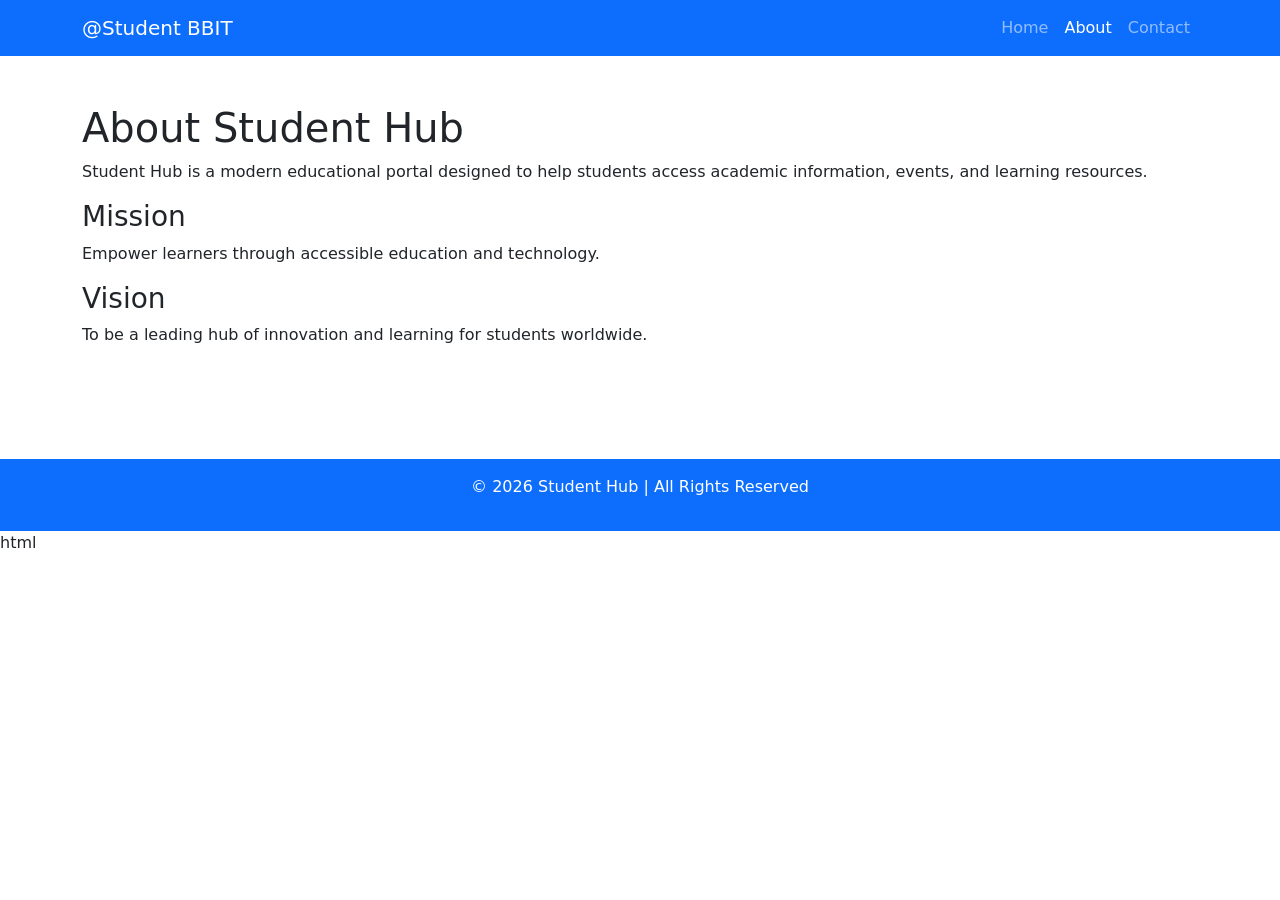
==== about.html @ 5dcbacd2 "about" ====
<!DOCTYPE html>
<html lang="en">
<head>
  <meta charset="UTF-8">
  <meta name="viewport" content="width=device-width,initial-scale=1">
  <title>About</title>

  <!-- Bootstrap CSS -->
  <link href="https://cdn.jsdelivr.net/npm/bootstrap@5.3.3/dist/css/bootstrap.min.css" rel="stylesheet">

  <!-- Custom CSS -->
  <link rel="stylesheet" href="Style.css">
</head>

<body>

<!-- Navbar -->
<nav class="navbar navbar-expand-lg navbar-dark bg-primary">
  <div class="container">
    <a class="navbar-brand" href="index.html">@Student BBIT</a>
    <button class="navbar-toggler" type="button" data-bs-toggle="collapse" data-bs-target="#navbarNav">
      <span class="navbar-toggler-icon"></span>
    </button>
    <div class="collapse navbar-collapse" id="navbarNav">
      <div class="navbar-nav ms-auto">
        <a class="nav-link" href="index.html">Home</a>
        <a class="nav-link active" href="about.">About</a>
        <a class="nav-link" href="contact.html">Contact</a>
      </div>
    </div>
  </div>
</nav>

<!-- Main Content -->
<main class="container py-5">
  <h1>About Student Hub</h1>
  <p>
    Student Hub is a modern educational portal designed to help students
    access academic information, events, and learning resources.
  </p>

  <h3>Mission</h3>
  <p>
    Empower learners through accessible education and technology.
  </p>

  <h3>Vision</h3>
  <p>
    To be a leading hub of innovation and learning for students worldwide.
  </p>
</main>

<!-- Footer -->
<footer class="bg-primary text-white text-center py-3 mt-5">
  <p>© 2026 Student Hub | All Rights Reserved</p>
</footer>

<!-- Bootstrap JS + Custom Script -->
<script src="https://cdn.jsdelivr.net/npm/bootstrap@5.3.3/dist/js/bootstrap.bundle.min.js"></script>
<script src="script.js"></script>

</body>
</html>
html
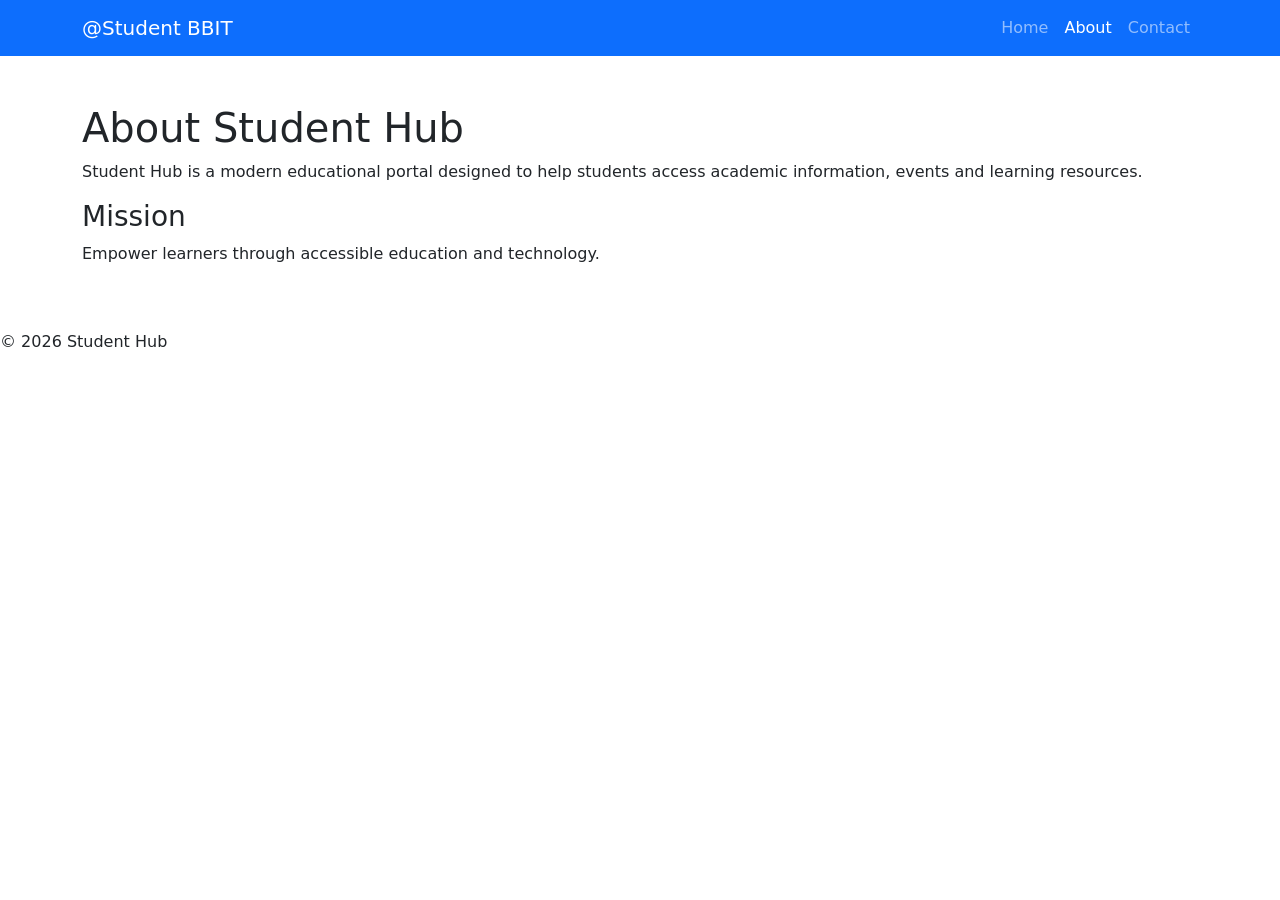
==== commit 8c877f16: "about" ====
--- a/about.html
+++ b/about.html
@@ -1,64 +1,80 @@
 <!DOCTYPE html>
-<html lang="en">
+<html>
 <head>
-  <meta charset="UTF-8">
-  <meta name="viewport" content="width=device-width,initial-scale=1">
-  <title>About</title>
+<meta charset="UTF-8">
+<meta name="viewport" content="width=device-width,initial-scale=1">
 
-  <!-- Bootstrap CSS -->
-  <link href="https://cdn.jsdelivr.net/npm/bootstrap@5.3.3/dist/css/bootstrap.min.css" rel="stylesheet">
+<title>About</title>
 
-  <!-- Custom CSS -->
-  <link rel="stylesheet" href="Style.css">
+<link
+href="https://cdn.jsdelivr.net/npm/bootstrap@5.3.3/dist/css/bootstrap.min.css"
+rel="stylesheet">
+
+<link rel="stylesheet" href="css/style.css">
+
 </head>
 
 <body>
 
-<!-- Navbar -->
 <nav class="navbar navbar-expand-lg navbar-dark bg-primary">
-  <div class="container">
-    <a class="navbar-brand" href="index.html">@Student BBIT</a>
-    <button class="navbar-toggler" type="button" data-bs-toggle="collapse" data-bs-target="#navbarNav">
-      <span class="navbar-toggler-icon"></span>
-    </button>
-    <div class="collapse navbar-collapse" id="navbarNav">
-      <div class="navbar-nav ms-auto">
-        <a class="nav-link" href="index.html">Home</a>
-        <a class="nav-link active" href="about.">About</a>
-        <a class="nav-link" href="contact.html">Contact</a>
-      </div>
-    </div>
-  </div>
+
+<div class="container">
+
+<a class="navbar-brand"
+href="index.html">
+@Student BBIT
+</a>
+
+<div class="navbar-nav ms-auto">
+
+<a class="nav-link" href="index.html">Home</a>
+
+<a class="nav-link active"
+href="about.html">
+About
+</a>
+
+<a class="nav-link"
+href="contact.html">
+Contact
+</a>
+
+</div>
+
+</div>
+
 </nav>
 
-<!-- Main Content -->
-<main class="container py-5">
-  <h1>About Student Hub</h1>
-  <p>
-    Student Hub is a modern educational portal designed to help students
-    access academic information, events, and learning resources.
-  </p>
+<section class="container py-5">
 
-  <h3>Mission</h3>
-  <p>
-    Empower learners through accessible education and technology.
-  </p>
+<h1>About Student Hub</h1>
 
-  <h3>Vision</h3>
-  <p>
-    To be a leading hub of innovation and learning for students worldwide.
-  </p>
-</main>
+<p>
+Student Hub is a modern educational
+portal designed to help students
+access academic information,
+events and learning resources.
+</p>
 
-<!-- Footer -->
-<footer class="bg-primary text-white text-center py-3 mt-5">
-  <p>© 2026 Student Hub | All Rights Reserved</p>
+<h3>Mission</h3>
+
+<p>
+Empower learners through
+accessible education and
+technology.
+</p>
+
+</section>
+
+<footer>
+
+<p>
+© 2026 Student Hub
+</p>
+
 </footer>
 
-<!-- Bootstrap JS + Custom Script -->
-<script src="https://cdn.jsdelivr.net/npm/bootstrap@5.3.3/dist/js/bootstrap.bundle.min.js"></script>
-<script src="script.js"></script>
+<script src="js/script.js"></script>
 
 </body>
-</html>
-html+</html>
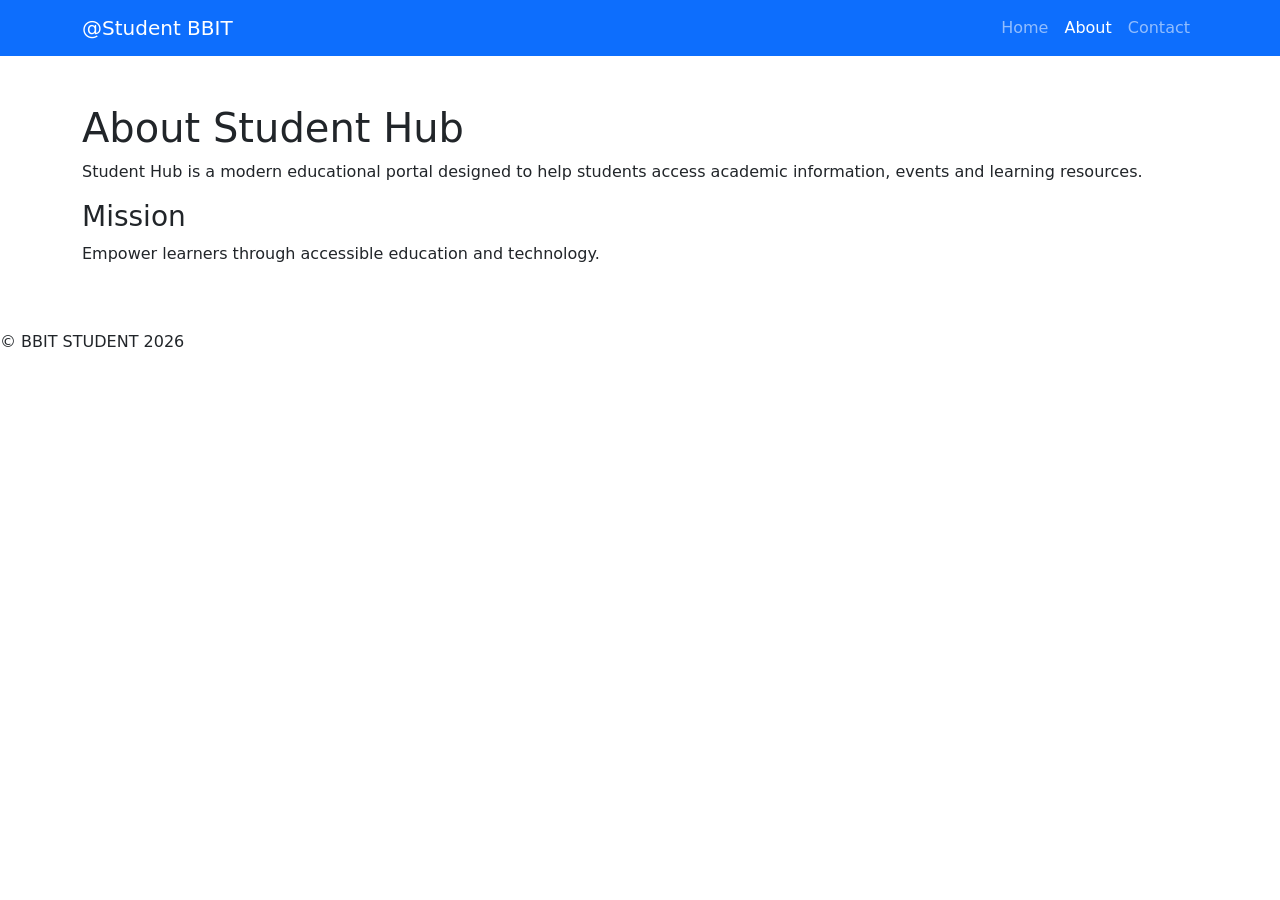
==== commit e66e3fa0: "about" ====
--- a/about.html
+++ b/about.html
@@ -69,7 +69,7 @@
 <footer>
 
 <p>
-© 2026 Student Hub
+© BBIT STUDENT 2026
 </p>
 
 </footer>
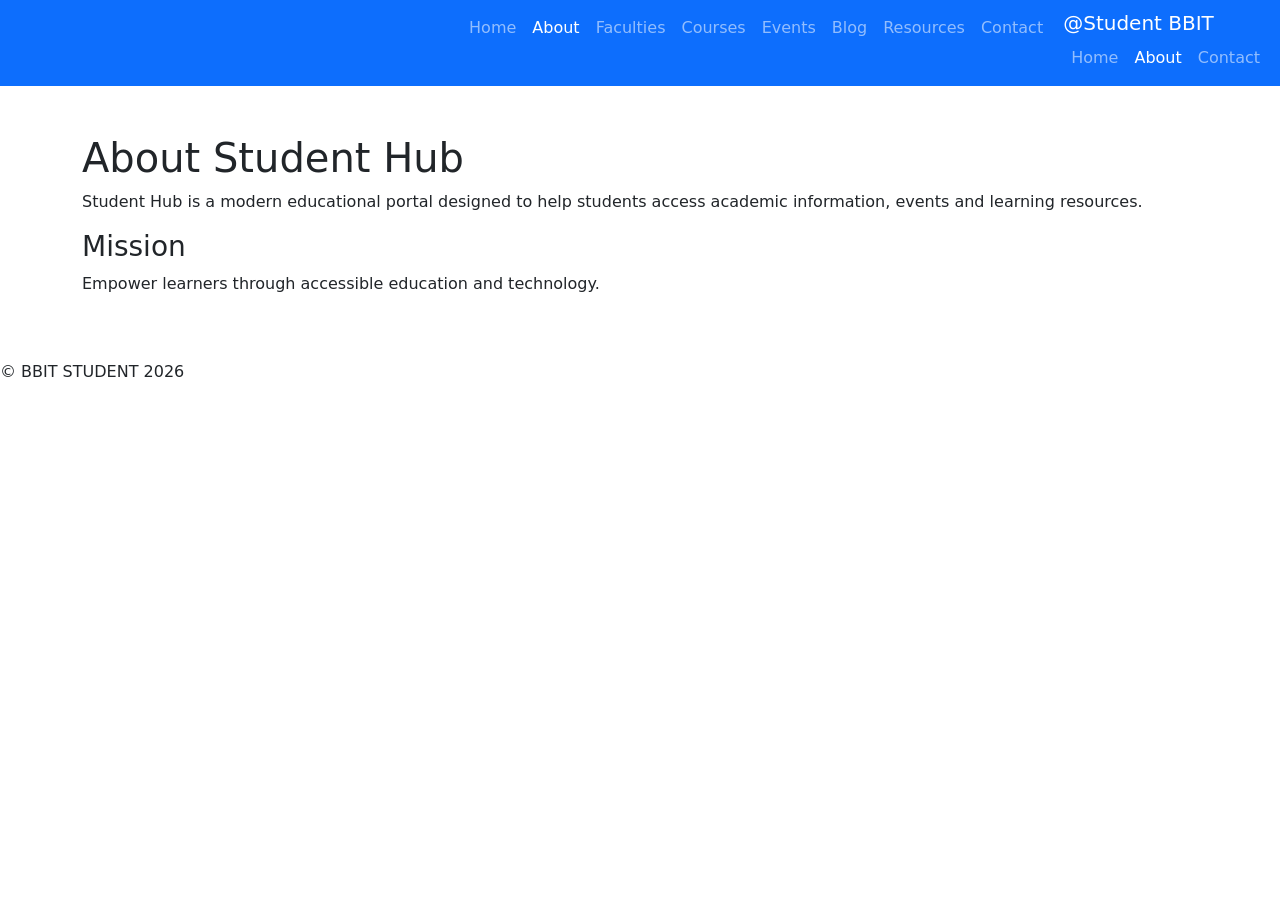
==== commit 514707f3: "added events and blog pages" ====
--- a/about.html
+++ b/about.html
@@ -17,6 +17,24 @@
 <body>
 
 <nav class="navbar navbar-expand-lg navbar-dark bg-primary">
+  <div class="navbar-nav ms-auto">
+
+<a class="nav-link" href="index.html">Home</a>
+
+<a class="nav-link active" href="about.html">About</a>
+
+<a class="nav-link" href="faculties.html">Faculties</a>
+
+<a class="nav-link" href="courses.html">Courses</a>
+
+<a class="nav-link" href="events.html">Events</a>
+
+<a class="nav-link" href="blog.html">Blog</a>
+
+<a class="nav-link" href="resources.html">Resources</a>
+
+<a class="nav-link" href="contact.html">Contact</a>
+
 
 <div class="container">
 
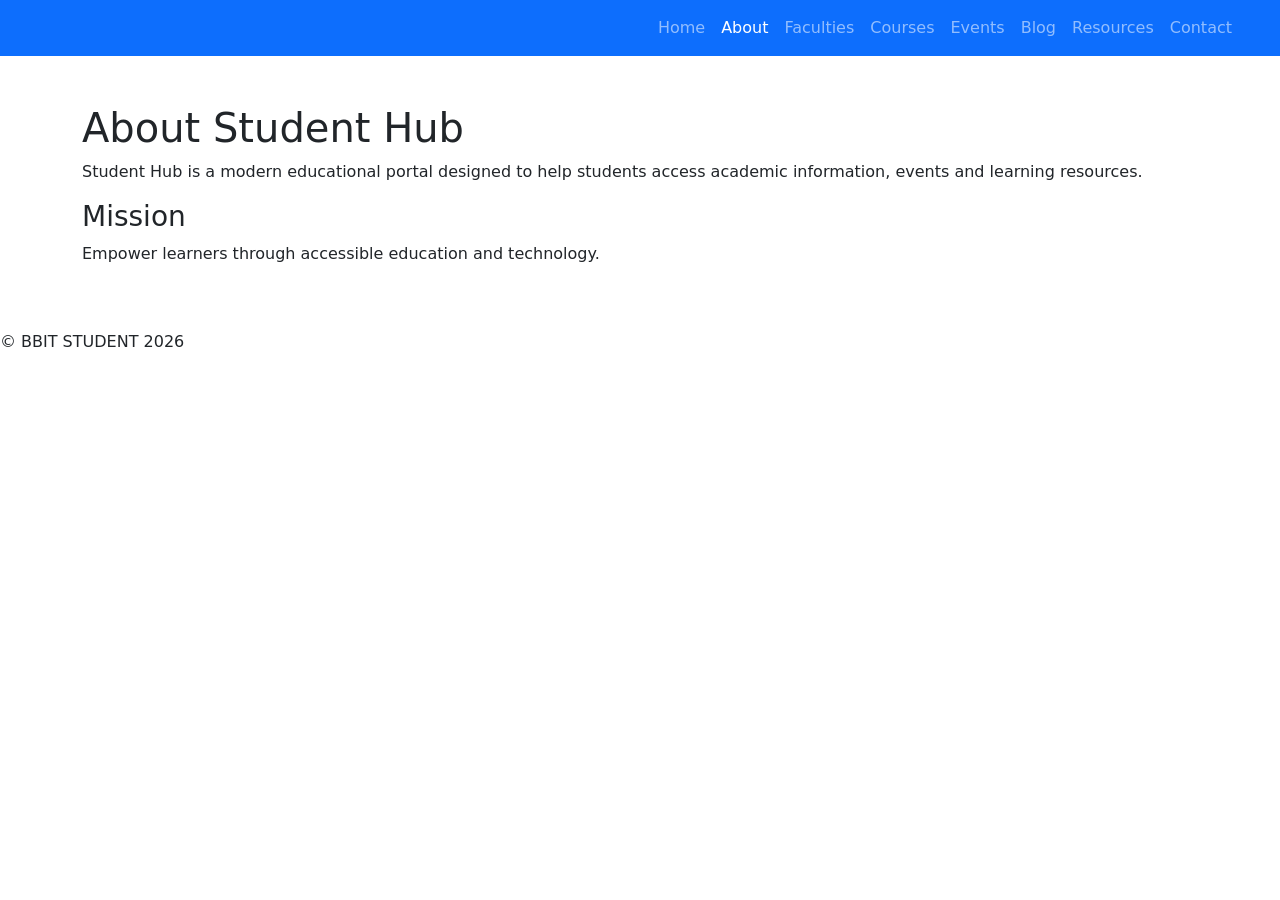
==== commit 63bde968: "about" ====
--- a/about.html
+++ b/about.html
@@ -10,7 +10,7 @@
 href="https://cdn.jsdelivr.net/npm/bootstrap@5.3.3/dist/css/bootstrap.min.css"
 rel="stylesheet">
 
-<link rel="stylesheet" href="css/style.css">
+<link rel="stylesheet" href="CSS/Style.css">
 
 </head>
 
@@ -35,31 +35,15 @@
 
 <a class="nav-link" href="contact.html">Contact</a>
 
-
+  
 <div class="container">
+</div>
 
 <a class="navbar-brand"
 href="index.html">
-@Student BBIT
 </a>
 
-<div class="navbar-nav ms-auto">
 
-<a class="nav-link" href="index.html">Home</a>
-
-<a class="nav-link active"
-href="about.html">
-About
-</a>
-
-<a class="nav-link"
-href="contact.html">
-Contact
-</a>
-
-</div>
-
-</div>
 
 </nav>
 
@@ -92,7 +76,7 @@
 
 </footer>
 
-<script src="js/script.js"></script>
+<script src="script.js"></script>
 
 </body>
 </html>
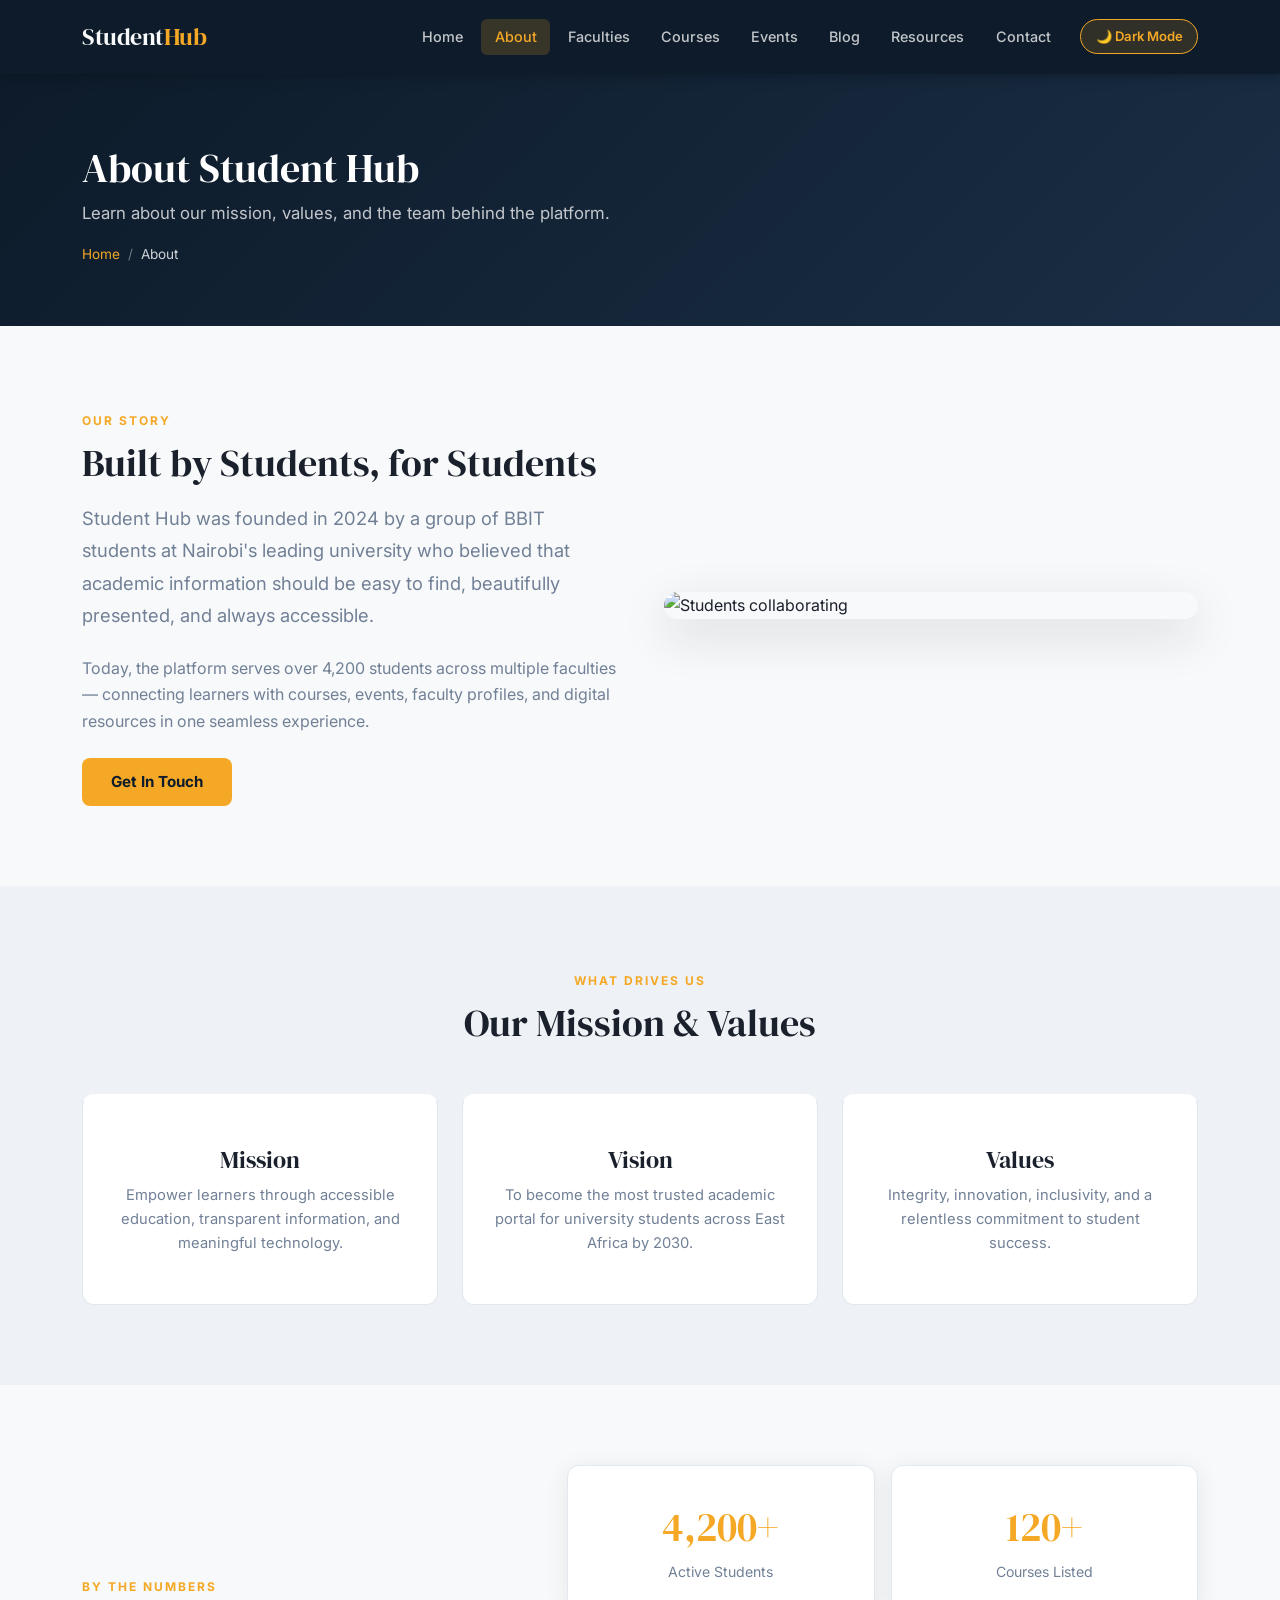
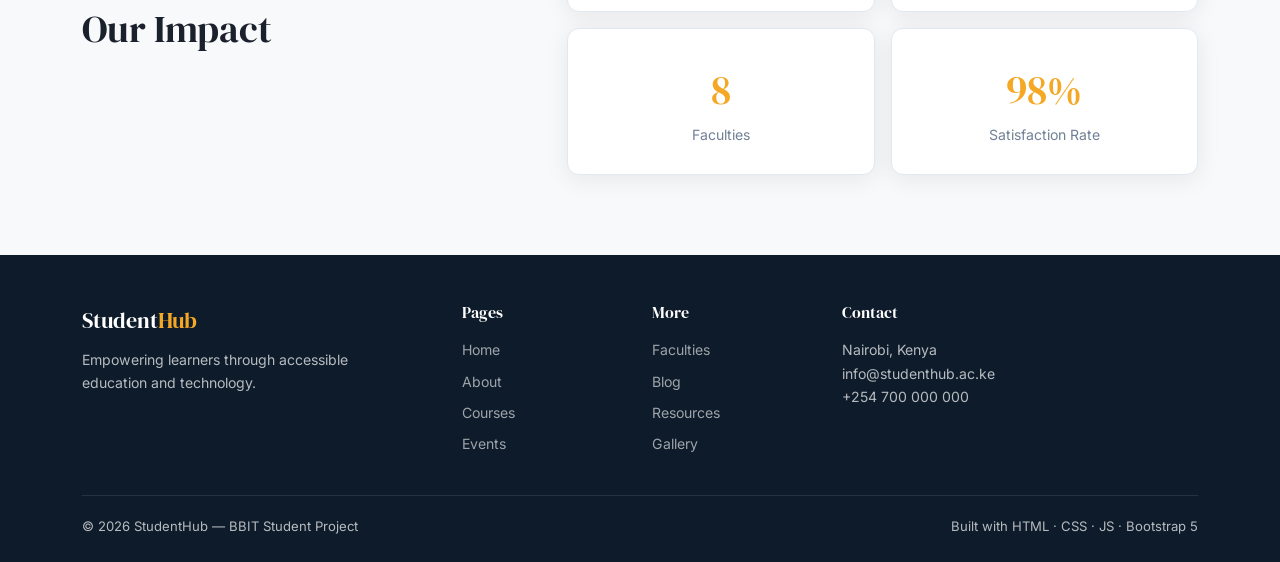
==== commit 321ba380: "modify and improve the project" ====
--- a/about.html
+++ b/about.html
@@ -1,82 +1,180 @@
 <!DOCTYPE html>
-<html>
+<html lang="en">
 <head>
-<meta charset="UTF-8">
-<meta name="viewport" content="width=device-width,initial-scale=1">
-
-<title>About</title>
-
-<link
-href="https://cdn.jsdelivr.net/npm/bootstrap@5.3.3/dist/css/bootstrap.min.css"
-rel="stylesheet">
-
-<link rel="stylesheet" href="CSS/Style.css">
-
+  <meta charset="UTF-8">
+  <meta name="viewport" content="width=device-width, initial-scale=1.0">
+  <title>About | Student Hub</title>
+  <link href="https://cdn.jsdelivr.net/npm/bootstrap@5.3.3/dist/css/bootstrap.min.css" rel="stylesheet">
+  <link rel="stylesheet" href="css/style.css">
 </head>
-
 <body>
 
-<nav class="navbar navbar-expand-lg navbar-dark bg-primary">
-  <div class="navbar-nav ms-auto">
-
-<a class="nav-link" href="index.html">Home</a>
-
-<a class="nav-link active" href="about.html">About</a>
-
-<a class="nav-link" href="faculties.html">Faculties</a>
-
-<a class="nav-link" href="courses.html">Courses</a>
-
-<a class="nav-link" href="events.html">Events</a>
-
-<a class="nav-link" href="blog.html">Blog</a>
-
-<a class="nav-link" href="resources.html">Resources</a>
-
-<a class="nav-link" href="contact.html">Contact</a>
-
-  
-<div class="container">
-</div>
-
-<a class="navbar-brand"
-href="index.html">
-</a>
-
-
-
+<nav class="navbar navbar-expand-lg sh-navbar">
+  <div class="container">
+    <a class="navbar-brand" href="index.html">Student<span>Hub</span></a>
+    <button class="navbar-toggler" data-bs-toggle="collapse" data-bs-target="#navMenu" aria-label="Toggle navigation">
+      <span class="navbar-toggler-icon"></span>
+    </button>
+    <div class="collapse navbar-collapse" id="navMenu">
+      <ul class="navbar-nav ms-auto align-items-lg-center gap-lg-1">
+        <li class="nav-item"><a class="nav-link" href="index.html">Home</a></li>
+        <li class="nav-item"><a class="nav-link active" href="about.html">About</a></li>
+        <li class="nav-item"><a class="nav-link" href="faculties.html">Faculties</a></li>
+        <li class="nav-item"><a class="nav-link" href="courses.html">Courses</a></li>
+        <li class="nav-item"><a class="nav-link" href="events.html">Events</a></li>
+        <li class="nav-item"><a class="nav-link" href="blog.html">Blog</a></li>
+        <li class="nav-item"><a class="nav-link" href="resource.html">Resources</a></li>
+        <li class="nav-item"><a class="nav-link" href="contact.html">Contact</a></li>
+      </ul>
+      <button class="btn-theme-toggle ms-3 mt-2 mt-lg-0" onclick="toggleTheme()">🌙 Dark Mode</button>
+    </div>
+  </div>
 </nav>
 
-<section class="container py-5">
-
-<h1>About Student Hub</h1>
-
-<p>
-Student Hub is a modern educational
-portal designed to help students
-access academic information,
-events and learning resources.
-</p>
-
-<h3>Mission</h3>
-
-<p>
-Empower learners through
-accessible education and
-technology.
-</p>
-
+<section class="page-hero">
+  <div class="container">
+    <h1>About Student Hub</h1>
+    <p style="color:rgba(255,255,255,0.75); margin-top:0.5rem; font-size:1.05rem;">Learn about our mission, values, and the team behind the platform.</p>
+    <nav aria-label="breadcrumb">
+      <ol class="breadcrumb">
+        <li class="breadcrumb-item"><a href="index.html">Home</a></li>
+        <li class="breadcrumb-item active">About</li>
+      </ol>
+    </nav>
+  </div>
 </section>
 
-<footer>
+<section class="section-pad">
+  <div class="container">
+    <div class="row g-5 align-items-center">
+      <div class="col-lg-6">
+        <span class="section-label">Our Story</span>
+        <h2 class="section-title">Built by Students, for Students</h2>
+        <p class="about-lead">Student Hub was founded in 2024 by a group of BBIT students at Nairobi's leading university who believed that academic information should be easy to find, beautifully presented, and always accessible.</p>
+        <p style="color:var(--muted); margin-bottom:1.5rem;">Today, the platform serves over 4,200 students across multiple faculties — connecting learners with courses, events, faculty profiles, and digital resources in one seamless experience.</p>
+        <a href="contact.html" class="btn-primary-sh">Get In Touch</a>
+      </div>
+      <div class="col-lg-6">
+        <img src="strath1"
+             alt="Students collaborating" style="border-radius:16px; box-shadow:0 16px 48px rgba(13,27,42,0.15);">
+      </div>
+    </div>
+  </div>
+</section>
 
-<p>
-© BBIT STUDENT 2026
-</p>
+<section class="section-pad bg-light-sh">
+  <div class="container">
+    <div class="text-center mb-5">
+      <span class="section-label">What Drives Us</span>
+      <h2 class="section-title">Our Mission &amp; Values</h2>
+    </div>
+    <div class="row g-4">
+      <div class="col-md-4">
+        <div class="faculty-card text-center">
+          <div style="font-size:2.5rem; margin-bottom:1rem;"></div>
+          <h4>Mission</h4>
+          <p style="color:var(--muted); font-size:0.92rem;">Empower learners through accessible education, transparent information, and meaningful technology.</p>
+        </div>
+      </div>
+      <div class="col-md-4">
+        <div class="faculty-card text-center">
+          <div style="font-size:2.5rem; margin-bottom:1rem;"></div>
+          <h4>Vision</h4>
+          <p style="color:var(--muted); font-size:0.92rem;">To become the most trusted academic portal for university students across East Africa by 2030.</p>
+        </div>
+      </div>
+      <div class="col-md-4">
+        <div class="faculty-card text-center">
+          <div style="font-size:2.5rem; margin-bottom:1rem;"></div>
+          <h4>Values</h4>
+          <p style="color:var(--muted); font-size:0.92rem;">Integrity, innovation, inclusivity, and a relentless commitment to student success.</p>
+        </div>
+      </div>
+    </div>
+  </div>
+</section>
 
+<section class="section-pad">
+  <div class="container">
+    <div class="row g-5 align-items-center">
+      <div class="col-lg-5">
+        <span class="section-label">By The Numbers</span>
+        <h2 class="section-title">Our Impact</h2>
+      </div>
+      <div class="col-lg-7">
+        <div class="row g-3">
+          <div class="col-6">
+            <div class="sh-card">
+              <div class="sh-card-body text-center">
+                <div style="font-family:'DM Serif Display',serif; font-size:2.5rem; color:var(--amber);">4,200+</div>
+                <div style="color:var(--muted); font-size:0.88rem;">Active Students</div>
+              </div>
+            </div>
+          </div>
+          <div class="col-6">
+            <div class="sh-card">
+              <div class="sh-card-body text-center">
+                <div style="font-family:'DM Serif Display',serif; font-size:2.5rem; color:var(--amber);">120+</div>
+                <div style="color:var(--muted); font-size:0.88rem;">Courses Listed</div>
+              </div>
+            </div>
+          </div>
+          <div class="col-6">
+            <div class="sh-card">
+              <div class="sh-card-body text-center">
+                <div style="font-family:'DM Serif Display',serif; font-size:2.5rem; color:var(--amber);">8</div>
+                <div style="color:var(--muted); font-size:0.88rem;">Faculties</div>
+              </div>
+            </div>
+          </div>
+          <div class="col-6">
+            <div class="sh-card">
+              <div class="sh-card-body text-center">
+                <div style="font-family:'DM Serif Display',serif; font-size:2.5rem; color:var(--amber);">98%</div>
+                <div style="color:var(--muted); font-size:0.88rem;">Satisfaction Rate</div>
+              </div>
+            </div>
+          </div>
+        </div>
+      </div>
+    </div>
+  </div>
+</section>
+
+<footer class="sh-footer">
+  <div class="container">
+    <div class="row g-4">
+      <div class="col-lg-4">
+        <div class="sh-footer-brand">Student<span>Hub</span></div>
+        <p style="font-size:0.88rem; max-width:280px;">Empowering learners through accessible education and technology.</p>
+      </div>
+      <div class="col-6 col-lg-2">
+        <h5>Pages</h5>
+        <a href="index.html">Home</a>
+        <a href="about.html">About</a>
+        <a href="courses.html">Courses</a>
+        <a href="events.html">Events</a>
+      </div>
+      <div class="col-6 col-lg-2">
+        <h5>More</h5>
+        <a href="faculties.html">Faculties</a>
+        <a href="blog.html">Blog</a>
+        <a href="resource.html">Resources</a>
+        <a href="gallery.html">Gallery</a>
+      </div>
+      <div class="col-lg-4">
+        <h5>Contact</h5>
+        <p style="font-size:0.88rem;"> Nairobi, Kenya<br> info@studenthub.ac.ke<br> +254 700 000 000</p>
+      </div>
+    </div>
+    <div class="sh-footer-bottom">
+      <span>© 2026 StudentHub — BBIT Student Project</span>
+      <span>Built with HTML · CSS · JS · Bootstrap 5</span>
+    </div>
+  </div>
 </footer>
 
-<script src="script.js"></script>
-
+<script src="https://cdn.jsdelivr.net/npm/bootstrap@5.3.3/dist/js/bootstrap.bundle.min.js"></script>
+<script src="js/script.js"></script>
 </body>
 </html>
--- a/css/style.css
+++ b/css/style.css
@@ -0,0 +1,824 @@
+/* ============================================
+   STUDENT HUB — Global Styles
+   Palette: Deep Navy #0D1B2A | Amber #F4A825
+   | Soft White #F8F9FA | Slate #4A5568
+   ============================================ */
+
+@import url('https://fonts.googleapis.com/css2?family=DM+Serif+Display:ital@0;1&family=Inter:wght@400;500;600;700&display=swap');
+
+:root {
+  --navy:    #0D1B2A;
+  --navy-mid:#1A2E45;
+  --amber:   #F4A825;
+  --amber-lt:#FFD166;
+  --white:   #F8F9FA;
+  --slate:   #4A5568;
+  --light:   #EEF1F5;
+  --card-bg: #FFFFFF;
+  --text:    #1A202C;
+  --muted:   #718096;
+  --border:  #E2E8F0;
+  --radius:  12px;
+  --shadow:  0 4px 24px rgba(13,27,42,0.08);
+  --transition: 0.25s ease;
+}
+
+/* ---- Dark Mode ---- */
+body.dark-mode {
+  --white:   #0D1B2A;
+  --light:   #1A2E45;
+  --card-bg: #1E3352;
+  --text:    #E8EDF2;
+  --muted:   #94A3B8;
+  --border:  #2D4A6B;
+  --shadow:  0 4px 24px rgba(0,0,0,0.3);
+}
+
+/* ---- Reset & Base ---- */
+*, *::before, *::after { box-sizing: border-box; margin: 0; padding: 0; }
+
+html { scroll-behavior: smooth; }
+
+body {
+  font-family: 'Inter', sans-serif;
+  background: var(--white);
+  color: var(--text);
+  transition: background var(--transition), color var(--transition);
+  line-height: 1.65;
+}
+
+h1, h2, h3, h4, h5 {
+  font-family: 'DM Serif Display', serif;
+  line-height: 1.2;
+  color: var(--text);
+}
+
+a { color: var(--amber); text-decoration: none; transition: opacity var(--transition); }
+a:hover { opacity: 0.8; }
+
+img { max-width: 100%; height: auto; display: block; border-radius: var(--radius); }
+
+/* ---- NAVBAR ---- */
+.sh-navbar {
+  background: var(--navy) !important;
+  padding: 0.75rem 0;
+  box-shadow: 0 2px 12px rgba(0,0,0,0.25);
+  position: sticky;
+  top: 0;
+  z-index: 1000;
+}
+
+.sh-navbar .navbar-brand {
+  font-family: 'DM Serif Display', serif;
+  font-size: 1.5rem;
+  color: var(--white) !important;
+  letter-spacing: -0.5px;
+}
+
+.sh-navbar .navbar-brand span {
+  color: var(--amber);
+}
+
+.sh-navbar .nav-link {
+  color: rgba(255,255,255,0.75) !important;
+  font-size: 0.9rem;
+  font-weight: 500;
+  padding: 0.4rem 0.85rem !important;
+  border-radius: 6px;
+  transition: all var(--transition);
+}
+
+.sh-navbar .nav-link:hover,
+.sh-navbar .nav-link.active {
+  color: #fff !important;
+  background: rgba(244,168,37,0.18);
+}
+
+.sh-navbar .nav-link.active {
+  color: var(--amber) !important;
+}
+
+.btn-theme-toggle {
+  background: rgba(244,168,37,0.15);
+  border: 1.5px solid var(--amber);
+  color: var(--amber);
+  font-size: 0.82rem;
+  padding: 0.35rem 0.9rem;
+  border-radius: 20px;
+  font-weight: 600;
+  transition: all var(--transition);
+}
+.btn-theme-toggle:hover {
+  background: var(--amber);
+  color: var(--navy);
+}
+
+/* ---- HERO ---- */
+.hero {
+  background: linear-gradient(135deg, var(--navy) 0%, var(--navy-mid) 60%, #1e4068 100%);
+  color: #fff;
+  padding: 100px 0 80px;
+  position: relative;
+  overflow: hidden;
+}
+
+.hero::before {
+  content: '';
+  position: absolute;
+  top: -80px; right: -80px;
+  width: 420px; height: 420px;
+  background: radial-gradient(circle, rgba(244,168,37,0.18) 0%, transparent 70%);
+  pointer-events: none;
+}
+
+.hero::after {
+  content: '';
+  position: absolute;
+  bottom: -60px; left: -40px;
+  width: 300px; height: 300px;
+  background: radial-gradient(circle, rgba(244,168,37,0.10) 0%, transparent 70%);
+  pointer-events: none;
+}
+
+.hero-eyebrow {
+  display: inline-block;
+  background: rgba(244,168,37,0.2);
+  border: 1px solid rgba(244,168,37,0.5);
+  color: var(--amber-lt);
+  font-size: 0.78rem;
+  font-weight: 700;
+  letter-spacing: 2px;
+  text-transform: uppercase;
+  padding: 0.35rem 0.9rem;
+  border-radius: 20px;
+  margin-bottom: 1.25rem;
+}
+
+.hero h1 {
+  font-size: clamp(2.4rem, 5vw, 3.8rem);
+  color: #fff;
+  margin-bottom: 1.25rem;
+}
+
+.hero h1 em {
+  font-style: italic;
+  color: var(--amber);
+}
+
+.hero p {
+  font-size: 1.1rem;
+  color: rgba(255,255,255,0.8);
+  max-width: 500px;
+  margin-bottom: 2rem;
+}
+
+.hero-actions { display: flex; gap: 1rem; flex-wrap: wrap; }
+
+.btn-primary-sh {
+  background: var(--amber);
+  color: var(--navy);
+  border: none;
+  padding: 0.7rem 1.8rem;
+  border-radius: 8px;
+  font-weight: 700;
+  font-size: 0.95rem;
+  transition: all var(--transition);
+  display: inline-block;
+}
+.btn-primary-sh:hover {
+  background: var(--amber-lt);
+  color: var(--navy);
+  transform: translateY(-2px);
+  box-shadow: 0 6px 20px rgba(244,168,37,0.4);
+}
+
+.btn-outline-sh {
+  background: transparent;
+  color: #fff;
+  border: 1.5px solid rgba(255,255,255,0.5);
+  padding: 0.7rem 1.8rem;
+  border-radius: 8px;
+  font-weight: 600;
+  font-size: 0.95rem;
+  transition: all var(--transition);
+  display: inline-block;
+}
+.btn-outline-sh:hover {
+  border-color: #fff;
+  background: rgba(255,255,255,0.1);
+  color: #fff;
+}
+
+.hero-stats {
+  display: flex;
+  gap: 2.5rem;
+  margin-top: 3rem;
+  flex-wrap: wrap;
+}
+
+.hero-stat-num {
+  font-family: 'DM Serif Display', serif;
+  font-size: 2.2rem;
+  color: var(--amber);
+  display: block;
+  line-height: 1;
+}
+
+.hero-stat-lbl {
+  font-size: 0.8rem;
+  color: rgba(255,255,255,0.65);
+  font-weight: 500;
+  letter-spacing: 0.5px;
+}
+
+.hero-image-wrapper {
+  position: relative;
+  z-index: 2;
+}
+
+.hero-img-main {
+  width: 100%;
+  max-width: 480px;
+  border-radius: 16px;
+  border: 3px solid rgba(244,168,37,0.3);
+  box-shadow: 0 24px 60px rgba(0,0,0,0.4);
+  object-fit: cover;
+  height: 360px;
+}
+
+.hero-img-badge {
+  position: absolute;
+  bottom: -20px;
+  left: -20px;
+  background: var(--amber);
+  color: var(--navy);
+  border-radius: 12px;
+  padding: 0.85rem 1.2rem;
+  font-weight: 700;
+  font-size: 0.85rem;
+  box-shadow: 0 8px 24px rgba(244,168,37,0.35);
+}
+
+/* ---- SECTIONS ---- */
+.section-pad { padding: 80px 0; }
+.section-pad-sm { padding: 50px 0; }
+
+.section-label {
+  display: inline-block;
+  color: var(--amber);
+  font-size: 0.75rem;
+  font-weight: 700;
+  letter-spacing: 2px;
+  text-transform: uppercase;
+  margin-bottom: 0.6rem;
+}
+
+.section-title {
+  font-size: clamp(1.8rem, 3vw, 2.5rem);
+  margin-bottom: 1rem;
+  color: var(--text);
+}
+
+.section-subtitle {
+  color: var(--muted);
+  font-size: 1rem;
+  max-width: 520px;
+  margin-bottom: 2.5rem;
+}
+
+.bg-light-sh { background: var(--light); }
+
+/* ---- CARDS ---- */
+.sh-card {
+  background: var(--card-bg);
+  border-radius: var(--radius);
+  box-shadow: var(--shadow);
+  border: 1px solid var(--border);
+  transition: transform var(--transition), box-shadow var(--transition);
+  overflow: hidden;
+  height: 100%;
+}
+
+.sh-card:hover {
+  transform: translateY(-4px);
+  box-shadow: 0 12px 36px rgba(13,27,42,0.14);
+}
+
+.sh-card-icon {
+  width: 52px; height: 52px;
+  background: rgba(244,168,37,0.12);
+  border-radius: 12px;
+  display: flex; align-items: center; justify-content: center;
+  font-size: 1.4rem;
+  margin-bottom: 1rem;
+}
+
+.sh-card-body { padding: 1.75rem; }
+.sh-card-body h4 { margin-bottom: 0.5rem; font-size: 1.15rem; }
+.sh-card-body p { color: var(--muted); font-size: 0.92rem; margin: 0; }
+
+/* ---- PHOTO GALLERY ---- */
+.gallery-grid {
+  display: grid;
+  grid-template-columns: repeat(auto-fill, minmax(260px, 1fr));
+  gap: 1rem;
+}
+
+.gallery-item {
+  position: relative;
+  border-radius: var(--radius);
+  overflow: hidden;
+  cursor: pointer;
+  background: var(--light);
+  aspect-ratio: 4/3;
+  border: 2px dashed var(--border);
+  transition: border-color var(--transition);
+}
+
+.gallery-item:hover { border-color: var(--amber); }
+
+.gallery-item img {
+  width: 100%; height: 100%;
+  object-fit: cover;
+  border-radius: 0;
+  transition: transform 0.4s ease;
+}
+
+.gallery-item:hover img { transform: scale(1.05); }
+
+.gallery-overlay {
+  position: absolute; inset: 0;
+  background: rgba(13,27,42,0.55);
+  display: flex; align-items: center; justify-content: center;
+  opacity: 0;
+  transition: opacity var(--transition);
+}
+
+.gallery-item:hover .gallery-overlay { opacity: 1; }
+
+.gallery-overlay span {
+  color: #fff;
+  font-size: 1.5rem;
+}
+
+/* Upload placeholder state */
+.gallery-placeholder {
+  display: flex;
+  flex-direction: column;
+  align-items: center;
+  justify-content: center;
+  height: 100%;
+  gap: 0.5rem;
+  color: var(--muted);
+  font-size: 0.85rem;
+  padding: 1rem;
+  text-align: center;
+}
+
+.gallery-placeholder .ph-icon { font-size: 2rem; opacity: 0.5; }
+
+.gallery-upload-btn {
+  display: inline-flex;
+  align-items: center;
+  gap: 0.5rem;
+  background: var(--amber);
+  color: var(--navy);
+  border: none;
+  padding: 0.55rem 1.2rem;
+  border-radius: 8px;
+  font-weight: 700;
+  font-size: 0.85rem;
+  cursor: pointer;
+  margin-top: 1rem;
+  transition: all var(--transition);
+}
+.gallery-upload-btn:hover {
+  background: var(--amber-lt);
+  transform: translateY(-1px);
+}
+
+/* Lightbox */
+.lightbox {
+  position: fixed; inset: 0;
+  background: rgba(0,0,0,0.92);
+  z-index: 9999;
+  display: flex; align-items: center; justify-content: center;
+  opacity: 0;
+  pointer-events: none;
+  transition: opacity 0.25s ease;
+}
+
+.lightbox.open { opacity: 1; pointer-events: all; }
+
+.lightbox img {
+  max-width: 90vw; max-height: 85vh;
+  border-radius: 12px;
+  box-shadow: 0 24px 80px rgba(0,0,0,0.6);
+}
+
+.lightbox-close {
+  position: absolute;
+  top: 1.5rem; right: 1.5rem;
+  color: #fff;
+  font-size: 2rem;
+  cursor: pointer;
+  background: rgba(255,255,255,0.1);
+  border: none;
+  border-radius: 50%;
+  width: 44px; height: 44px;
+  display: flex; align-items: center; justify-content: center;
+  transition: background var(--transition);
+}
+.lightbox-close:hover { background: rgba(255,255,255,0.25); }
+
+/* ---- NEWS / BLOG ---- */
+.news-card {
+  background: var(--card-bg);
+  border-radius: var(--radius);
+  border: 1px solid var(--border);
+  overflow: hidden;
+  transition: transform var(--transition), box-shadow var(--transition);
+}
+
+.news-card:hover {
+  transform: translateY(-4px);
+  box-shadow: var(--shadow);
+}
+
+.news-card-tag {
+  display: inline-block;
+  background: rgba(244,168,37,0.15);
+  color: var(--amber);
+  font-size: 0.72rem;
+  font-weight: 700;
+  letter-spacing: 1px;
+  text-transform: uppercase;
+  padding: 0.2rem 0.65rem;
+  border-radius: 4px;
+  margin-bottom: 0.6rem;
+}
+
+.news-card-body { padding: 1.5rem; }
+.news-card-body h5 {
+  font-size: 1.05rem;
+  margin-bottom: 0.5rem;
+  color: var(--text);
+}
+.news-card-body p { color: var(--muted); font-size: 0.88rem; }
+.news-card-date { color: var(--muted); font-size: 0.8rem; margin-top: 0.75rem; display: block; }
+
+.news-img {
+  width: 100%; height: 180px;
+  object-fit: cover;
+  border-radius: 0;
+}
+
+/* ---- FACULTY CARDS ---- */
+.faculty-card {
+  background: var(--card-bg);
+  border-radius: var(--radius);
+  border: 1px solid var(--border);
+  padding: 2rem;
+  transition: all var(--transition);
+  border-top: 4px solid transparent;
+}
+
+.faculty-card:hover {
+  border-top-color: var(--amber);
+  box-shadow: var(--shadow);
+  transform: translateY(-4px);
+}
+
+.faculty-icon {
+  font-size: 2.2rem;
+  margin-bottom: 1rem;
+}
+
+/* ---- COURSE SEARCH ---- */
+.search-wrapper {
+  position: relative;
+  margin-bottom: 2rem;
+}
+
+.search-wrapper input {
+  width: 100%;
+  padding: 0.85rem 1rem 0.85rem 3rem;
+  border: 1.5px solid var(--border);
+  border-radius: 10px;
+  background: var(--card-bg);
+  color: var(--text);
+  font-size: 0.95rem;
+  transition: border-color var(--transition);
+}
+
+.search-wrapper input:focus {
+  outline: none;
+  border-color: var(--amber);
+  box-shadow: 0 0 0 3px rgba(244,168,37,0.15);
+}
+
+.search-icon {
+  position: absolute;
+  left: 1rem; top: 50%;
+  transform: translateY(-50%);
+  color: var(--muted);
+  font-size: 1.1rem;
+}
+
+.course-card {
+  background: var(--card-bg);
+  border: 1px solid var(--border);
+  border-radius: var(--radius);
+  padding: 1.5rem;
+  display: flex;
+  align-items: center;
+  gap: 1rem;
+  margin-bottom: 0.85rem;
+  transition: all var(--transition);
+}
+
+.course-card:hover {
+  border-color: var(--amber);
+  box-shadow: 0 4px 16px rgba(244,168,37,0.12);
+  transform: translateX(4px);
+}
+
+.course-badge {
+  background: rgba(244,168,37,0.12);
+  color: var(--amber);
+  border-radius: 8px;
+  padding: 0.6rem;
+  font-size: 1.3rem;
+  min-width: 48px;
+  text-align: center;
+}
+
+.course-info h5 { margin: 0 0 0.2rem; font-size: 1rem; color: var(--text); }
+.course-info p { margin: 0; font-size: 0.83rem; color: var(--muted); }
+
+/* ---- CONTACT FORM ---- */
+.contact-form-wrapper {
+  background: var(--card-bg);
+  border-radius: 16px;
+  padding: 2.5rem;
+  box-shadow: var(--shadow);
+  border: 1px solid var(--border);
+}
+
+.form-group { margin-bottom: 1.25rem; }
+.form-group label {
+  display: block;
+  font-size: 0.85rem;
+  font-weight: 600;
+  color: var(--text);
+  margin-bottom: 0.4rem;
+}
+
+.form-group input,
+.form-group textarea,
+.form-group select {
+  width: 100%;
+  padding: 0.75rem 1rem;
+  border: 1.5px solid var(--border);
+  border-radius: 8px;
+  background: var(--white);
+  color: var(--text);
+  font-size: 0.93rem;
+  font-family: 'Inter', sans-serif;
+  transition: border-color var(--transition);
+}
+
+.form-group input:focus,
+.form-group textarea:focus,
+.form-group select:focus {
+  outline: none;
+  border-color: var(--amber);
+  box-shadow: 0 0 0 3px rgba(244,168,37,0.15);
+}
+
+.form-group .error-msg {
+  color: #e53e3e;
+  font-size: 0.78rem;
+  margin-top: 0.3rem;
+  display: none;
+}
+
+.form-group.has-error input,
+.form-group.has-error textarea {
+  border-color: #e53e3e;
+}
+
+.form-group.has-error .error-msg { display: block; }
+
+.form-success {
+  background: rgba(72,187,120,0.12);
+  border: 1px solid rgba(72,187,120,0.4);
+  color: #276749;
+  border-radius: 8px;
+  padding: 1rem 1.25rem;
+  font-weight: 500;
+  display: none;
+}
+
+body.dark-mode .form-success { color: #9ae6b4; }
+
+/* ---- EVENTS ---- */
+.event-card {
+  background: var(--card-bg);
+  border: 1px solid var(--border);
+  border-radius: var(--radius);
+  padding: 1.5rem;
+  display: flex;
+  gap: 1.25rem;
+  align-items: flex-start;
+  margin-bottom: 1rem;
+  transition: all var(--transition);
+}
+.event-card:hover {
+  box-shadow: var(--shadow);
+  transform: translateX(4px);
+}
+
+.event-date-block {
+  background: var(--navy);
+  color: #fff;
+  border-radius: 10px;
+  padding: 0.6rem 0.9rem;
+  text-align: center;
+  min-width: 60px;
+}
+
+body.dark-mode .event-date-block { background: var(--navy-mid); }
+
+.event-date-block .day {
+  font-family: 'DM Serif Display', serif;
+  font-size: 1.6rem;
+  line-height: 1;
+  color: var(--amber);
+  display: block;
+}
+.event-date-block .month {
+  font-size: 0.72rem;
+  text-transform: uppercase;
+  letter-spacing: 1px;
+  display: block;
+  margin-top: 2px;
+}
+
+.event-info h5 { margin: 0 0 0.3rem; font-size: 1rem; color: var(--text); }
+.event-info p { margin: 0; font-size: 0.85rem; color: var(--muted); }
+.event-tag {
+  display: inline-block;
+  font-size: 0.7rem;
+  font-weight: 700;
+  padding: 0.15rem 0.55rem;
+  border-radius: 4px;
+  margin-bottom: 0.4rem;
+}
+.event-tag.workshop { background: rgba(99,179,237,0.15); color: #2b6cb0; }
+.event-tag.seminar  { background: rgba(154,230,180,0.15); color: #276749; }
+.event-tag.social   { background: rgba(244,168,37,0.15); color: #b7791f; }
+
+/* ---- BLOG ---- */
+.blog-hero-img {
+  width: 100%;
+  height: 220px;
+  object-fit: cover;
+  border-radius: var(--radius) var(--radius) 0 0;
+}
+
+/* ---- RESOURCES ---- */
+.resource-item {
+  background: var(--card-bg);
+  border: 1px solid var(--border);
+  border-radius: var(--radius);
+  padding: 1.25rem 1.5rem;
+  display: flex;
+  align-items: center;
+  gap: 1rem;
+  margin-bottom: 0.85rem;
+  transition: all var(--transition);
+  text-decoration: none;
+  color: var(--text);
+}
+
+.resource-item:hover {
+  border-color: var(--amber);
+  color: var(--text);
+  transform: translateX(4px);
+  box-shadow: 0 4px 16px rgba(244,168,37,0.1);
+}
+
+.resource-icon {
+  font-size: 1.5rem;
+  min-width: 40px;
+  text-align: center;
+}
+
+.resource-item h6 { margin: 0 0 0.15rem; font-size: 0.95rem; }
+.resource-item p { margin: 0; font-size: 0.8rem; color: var(--muted); }
+
+/* ---- FOOTER ---- */
+.sh-footer {
+  background: var(--navy);
+  color: rgba(255,255,255,0.7);
+  padding: 3rem 0 1.5rem;
+}
+
+.sh-footer h5 {
+  color: #fff;
+  font-size: 1rem;
+  margin-bottom: 1rem;
+}
+
+.sh-footer a {
+  color: rgba(255,255,255,0.6);
+  display: block;
+  margin-bottom: 0.5rem;
+  font-size: 0.88rem;
+  transition: color var(--transition);
+  text-decoration: none;
+}
+
+.sh-footer a:hover { color: var(--amber); }
+
+.sh-footer-brand {
+  font-family: 'DM Serif Display', serif;
+  font-size: 1.4rem;
+  color: #fff;
+  margin-bottom: 0.5rem;
+}
+
+.sh-footer-brand span { color: var(--amber); }
+
+.sh-footer-bottom {
+  border-top: 1px solid rgba(255,255,255,0.1);
+  margin-top: 2rem;
+  padding-top: 1.25rem;
+  font-size: 0.82rem;
+  display: flex;
+  justify-content: space-between;
+  align-items: center;
+  flex-wrap: wrap;
+  gap: 0.5rem;
+}
+
+.sh-footer-bottom a { color: var(--amber); display: inline; }
+
+/* ---- PAGE HERO (inner pages) ---- */
+.page-hero {
+  background: linear-gradient(135deg, var(--navy) 0%, var(--navy-mid) 100%);
+  padding: 70px 0 60px;
+  color: #fff;
+}
+
+.page-hero h1 { color: #fff; margin-bottom: 0.5rem; }
+.page-hero .breadcrumb { background: none; padding: 0; margin: 0.75rem 0 0; }
+.page-hero .breadcrumb-item { color: rgba(255,255,255,0.6); font-size: 0.85rem; }
+.page-hero .breadcrumb-item a { color: var(--amber); }
+.page-hero .breadcrumb-item.active { color: rgba(255,255,255,0.8); }
+.page-hero .breadcrumb-item + .breadcrumb-item::before { color: rgba(255,255,255,0.4); }
+
+/* ---- ABOUT PAGE ---- */
+.about-lead { font-size: 1.15rem; color: var(--muted); margin-bottom: 1.5rem; line-height: 1.75; }
+.value-item { display: flex; gap: 1rem; margin-bottom: 1.5rem; align-items: flex-start; }
+.value-num {
+  font-family: 'DM Serif Display', serif;
+  font-size: 2rem;
+  color: var(--amber);
+  line-height: 1;
+  min-width: 48px;
+}
+
+/* ---- UTILITY ---- */
+.text-amber { color: var(--amber); }
+.bg-navy { background: var(--navy); color: #fff; }
+.divider { height: 1px; background: var(--border); margin: 2.5rem 0; }
+
+/* ---- RESPONSIVE ---- */
+@media (max-width: 768px) {
+  .hero { padding: 70px 0 60px; }
+  .hero-img-main { display: none; }
+  .hero-stats { gap: 1.5rem; }
+  .section-pad { padding: 55px 0; }
+  .gallery-grid { grid-template-columns: repeat(2, 1fr); }
+}
+
+@media (max-width: 480px) {
+  .gallery-grid { grid-template-columns: 1fr; }
+  .event-card { flex-direction: column; }
+}
+
+/* ---- ANIMATIONS ---- */
+@keyframes fadeUp {
+  from { opacity: 0; transform: translateY(20px); }
+  to   { opacity: 1; transform: translateY(0); }
+}
+
+.fade-up { animation: fadeUp 0.5s ease both; }
+.fade-up-2 { animation: fadeUp 0.5s 0.1s ease both; }
+.fade-up-3 { animation: fadeUp 0.5s 0.2s ease both; }
+
+/* ---- NAVBAR TOGGLER COLOR FIX ---- */
+.navbar-toggler { border-color: rgba(255,255,255,0.3); }
+.navbar-toggler-icon { filter: brightness(2); }
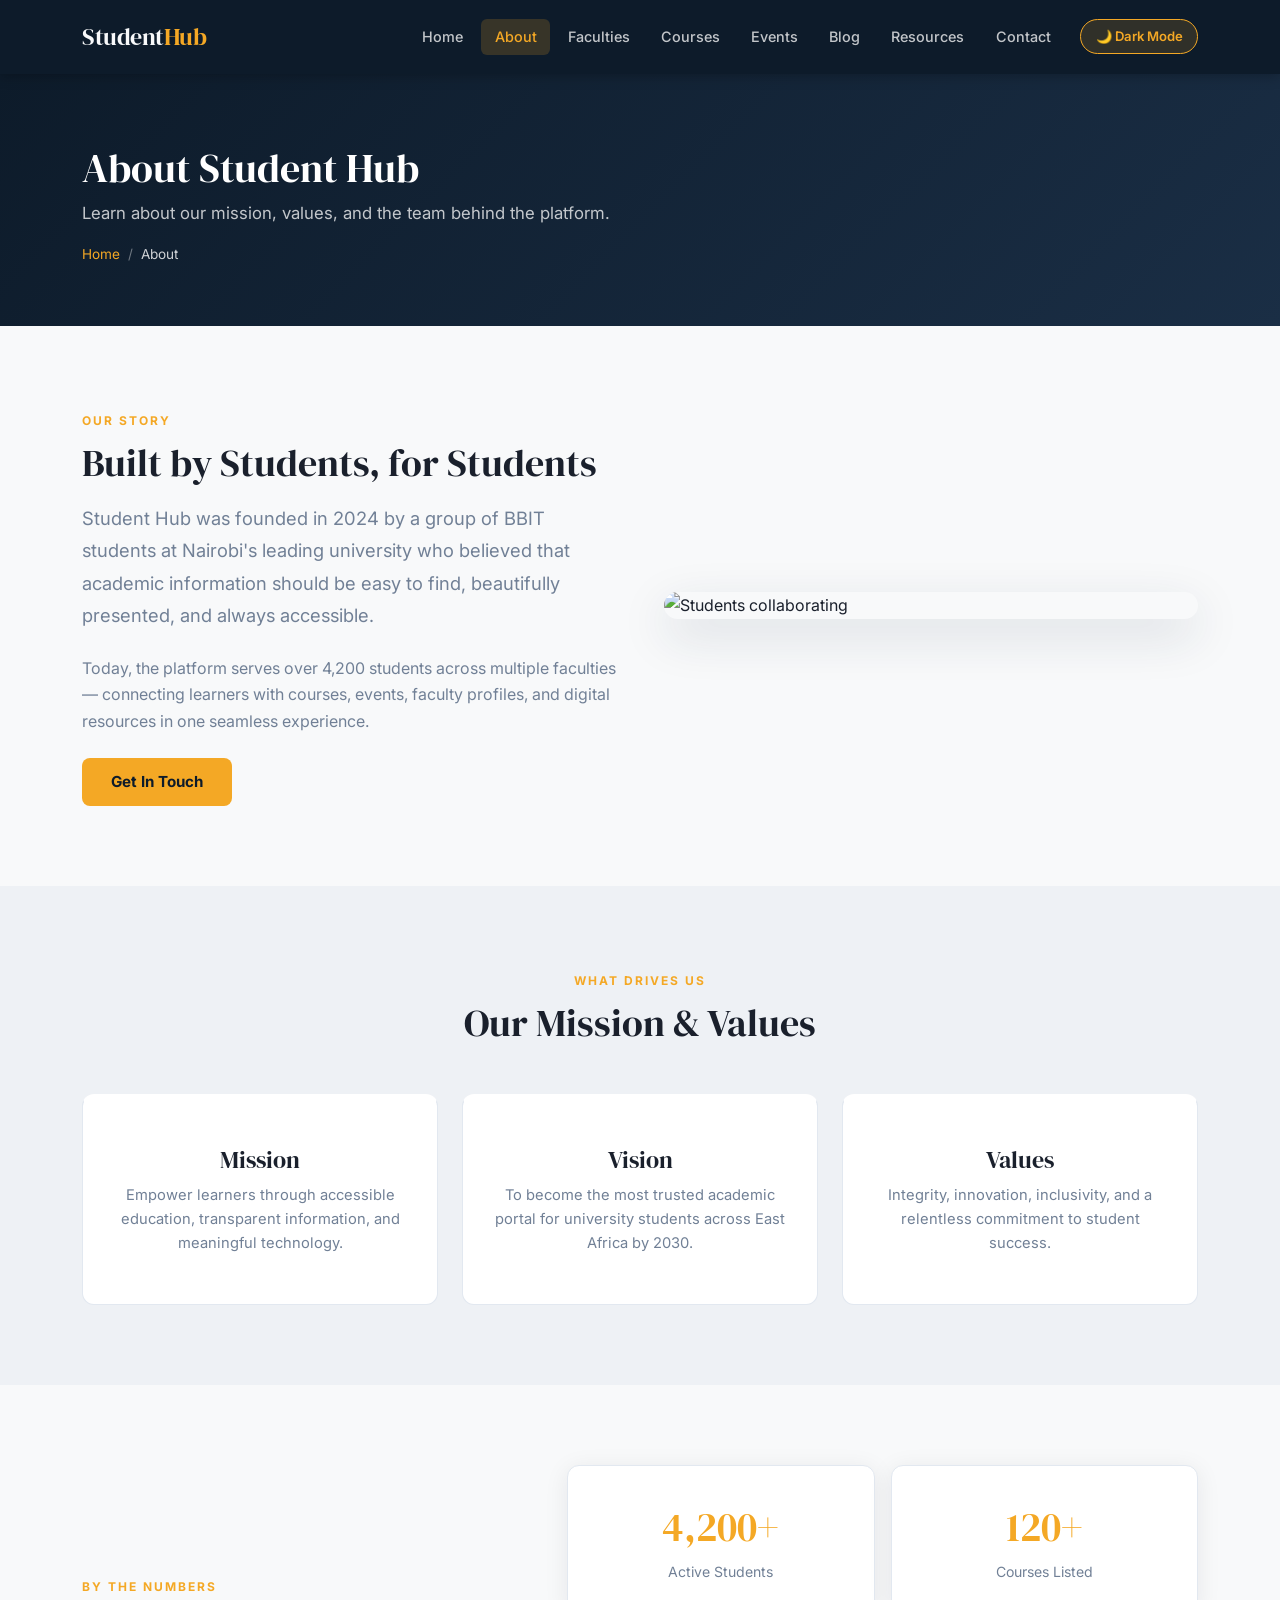
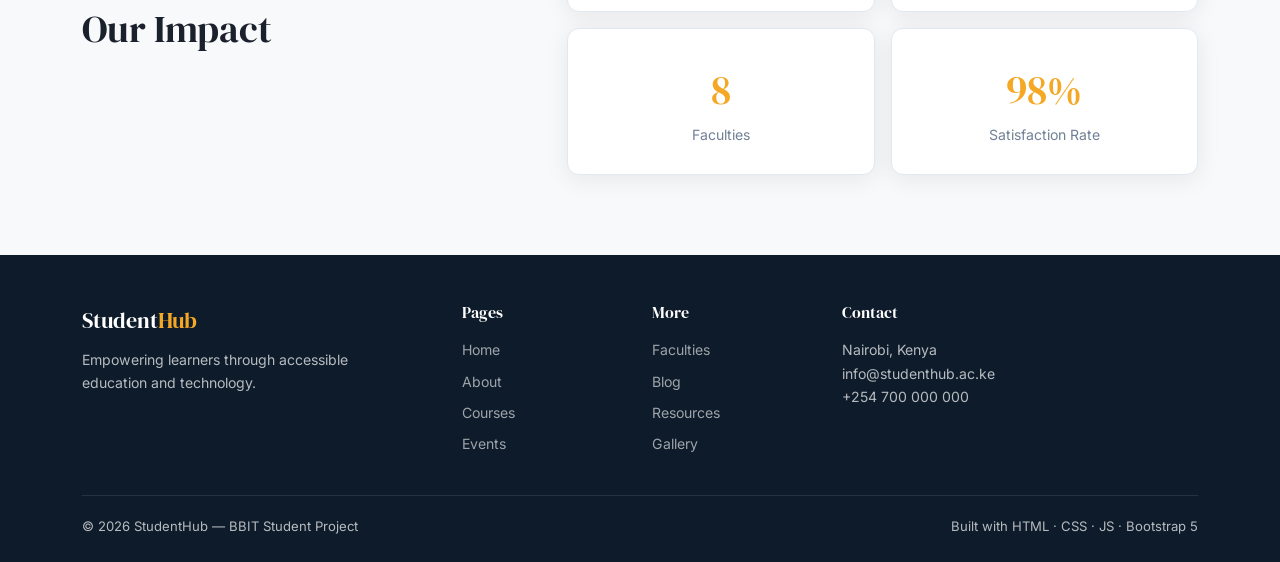
==== commit c4994498: "modify some things" ====
--- a/about.html
+++ b/about.html
@@ -56,7 +56,7 @@
       </div>
       <div class="col-lg-6">
         <img src="strath1"
-             alt="Students collaborating" style="border-radius:16px; box-shadow:0 16px 48px rgba(13,27,42,0.15);">
+             alt="Students collaborating" style="border-radius:16px; box-shadow:0 16px 48px rgba(29, 50, 73, 0.15);">
       </div>
     </div>
   </div>
